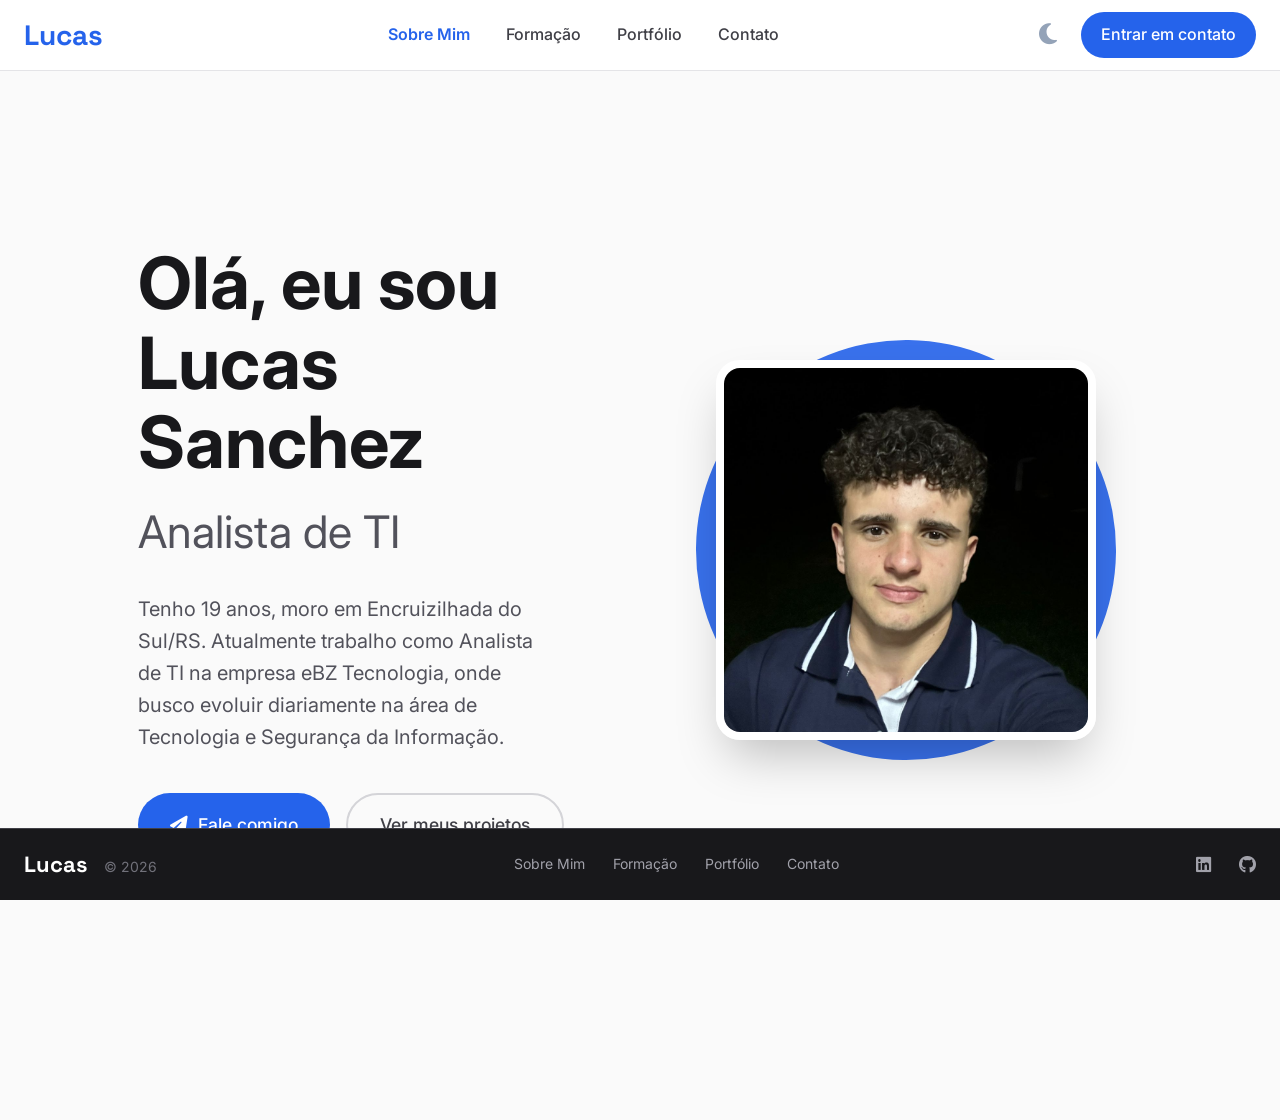
==== index.html @ 41f2819e "initial commit" ====
<!DOCTYPE html>
<html lang="pt">
<head>
    <meta charset="UTF-8">
    <meta name="viewport" content="width=device-width, initial-scale=1.0">
    <title>Lucas Sanchez Vicente | Analista de TI</title>
    <link rel="stylesheet" href="style.css">
    <link rel="stylesheet" href="https://cdnjs.cloudflare.com/ajax/libs/font-awesome/6.6.0/css/all.min.css">
</head>
<body>

    <nav>
        <div class="nav-container">
            <a href="index.html" class="logo">Lucas</a>
            
            <div class="nav-links" id="nav-links">
                <a href="index.html">Sobre Mim</a>
                <a href="formacao.html">Formação</a>
                <a href="portfolio.html">Portfólio</a>
                <a href="contato.html">Contato</a>
            </div>

            <div style="display: flex; align-items: center; gap: 16px;">
                <!-- Botão modo escuro -->
                <button onclick="toggleTema()" 
                        style="background: none; border: none; font-size: 1.5rem; cursor: pointer; padding: 8px; border-radius: 50%; color: #94a3b8;"
                        title="Alternar tema">
                    <i class="fas fa-moon" id="theme-icon"></i>
                </button>

                <a href="contato.html" class="btn-contact">Entrar em contato</a>
            </div>
        </div>
    </nav>

    <main style="padding-top: 100px; padding-bottom: 120px; max-width: 1100px; margin: 0 auto; padding-left: 24px; padding-right: 24px;">
        <section class="hero">
            <div class="hero-text">
                <h1>Olá, eu sou Lucas Sanchez</h1>
                <p class="subtitle">Analista de TI</p>
                <p>Tenho 19 anos, moro em Encruizilhada do Sul/RS. Atualmente trabalho como Analista de TI na empresa eBZ Tecnologia, onde busco evoluir diariamente na área de Tecnologia e Segurança da Informação.</p>

                <div class="hero-buttons">
                    <a href="contato.html" class="btn btn-primary">
                        <i class="fas fa-paper-plane"></i> Fale comigo
                    </a>
                    <a href="portfolio.html" class="btn btn-secondary">Ver meus projetos</a>
                </div>
            </div>

            <div class="hero-image">
                <div class="blob"></div>
                <img src="foto_redimensionada.png" alt="Lucas Sanchez Vicente">
            </div>
        </section>
    </main>

    <!-- RODAPÉ -->
    <footer>
        <div class="footer-content">
            <div>
                <span class="logo" style="color: white; font-size: 22px;">Lucas</span>
                <span style="margin-left: 12px; color: #71717a;">© 2026</span>
            </div>
            
            <div>
                <a href="index.html">Sobre Mim</a>
                <a href="formacao.html">Formação</a>
                <a href="portfolio.html">Portfólio</a>
                <a href="contato.html">Contato</a>
            </div>
            
            <div>
                <a href="https://br.linkedin.com/in/lucas-sanchez-vicente-836632349" target="_blank">
                    <i class="fab fa-linkedin fa-lg"></i>
                </a>
                <a href="https://github.com/sanchezzz03" target="_blank" style="margin-left: 24px;">
                    <i class="fab fa-github fa-lg"></i>
                </a>
            </div>
        </div>
    </footer>

    <script src="script.js"></script>
</body>
</html>
---- style.css ----
/* fonte */
@import url('https://fonts.googleapis.com/css2?family=Inter:wght@400;500;600;700&family=Space+Grotesk:wght@500;600;700&display=swap');

:root {
    --blue: #2563eb;
}

/* GERAL */
* {
    margin: 0;
    padding: 0;
    box-sizing: border-box;
}

body {
    font-family: 'Inter', system-ui, sans-serif;
    line-height: 1.6;
    color: #18181b;
    background: #fafafa;
}

/* NAV */
nav {
    position: fixed;
    top: 0;
    left: 0;
    right: 0;
    background: rgba(255, 255, 255, 0.95);
    backdrop-filter: blur(12px);
    border-bottom: 1px solid #e4e4e7;
    z-index: 1000;
}

.nav-container {
    max-width: 1280px;
    margin: 0 auto;
    padding: 0 24px;
    height: 70px;
    display: flex;
    align-items: center;
    justify-content: space-between;
}

.logo {
    font-family: 'Space Grotesk', sans-serif;
    font-size: 28px;
    font-weight: 700;
    color: var(--blue);
    text-decoration: none;
}

.nav-links a {
    margin-left: 32px;
    text-decoration: none;
    color: #3f3f46;
    font-weight: 500;
    transition: all 0.3s;
}

.nav-links a:hover,
.nav-links a.active {
    color: var(--blue);
    font-weight: 600;
}

.btn-contact {
    padding: 10px 20px;
    background: var(--blue);
    color: white;
    border-radius: 9999px;
    text-decoration: none;
    font-weight: 500;
    transition: all 0.3s;
}

.btn-contact:hover {
    background: #1d4ed8;
    transform: translateY(-2px);
}

/* FOOTER */
footer {
    position: fixed;
    bottom: 0;
    left: 0;
    right: 0;
    background: #18181b;
    color: #a1a1aa;
    padding: 18px 0;
    z-index: 900;
    border-top: 1px solid #3f3f46;
}

.footer-content {
    max-width: 1280px;
    margin: 0 auto;
    padding: 0 24px;
    display: flex;
    justify-content: space-between;
    align-items: center;
    font-size: 14px;
}

.footer-content a {
    color: #a1a1aa;
    text-decoration: none;
    margin-left: 24px;
    transition: color 0.3s;
}

.footer-content a:hover {
    color: white;
}

/* HERO */
.hero {
    min-height: 100vh;
    padding-top: 100px;
    display: grid;
    grid-template-columns: 1fr 1fr;
    align-items: center;
    max-width: 1280px;
    margin: 0 auto;
    padding: 0 24px;
    gap: 60px;
}

.hero-text h1 {
    font-size: 4.5rem;
    line-height: 1.1;
    margin-bottom: 16px;
}

.hero-text .subtitle {
    font-size: 2.8rem;
    color: #52525b;
    margin-bottom: 24px;
}

.hero-text p {
    font-size: 1.25rem;
    color: #52525b;
    max-width: 420px;
    margin-bottom: 40px;
}

.hero-buttons {
    display: flex;
    gap: 16px;
}

.btn {
    padding: 16px 32px;
    border-radius: 9999px;
    font-size: 1.1rem;
    font-weight: 500;
    text-decoration: none;
    display: inline-flex;
    align-items: center;
    gap: 10px;
    transition: all 0.3s;
}

.btn-primary {
    background: var(--blue);
    color: white;
}

.btn-primary:hover {
    background: #1d4ed8;
}

.btn-secondary {
    border: 2px solid #d4d4d8;
    color: #3f3f46;
}

.btn-secondary:hover {
    border-color: #71717a;
}

/* Foto com blob */
.hero-image {
    position: relative;
    display: flex;
    justify-content: center;
}

.hero-image img {
    width: 380px;
    height: 380px;
    object-fit: cover;
    border-radius: 24px;
    border: 8px solid white;
    box-shadow: 0 25px 50px -12px rgb(0 0 0 / 0.25);
}

.blob {
    position: absolute;
    width: 420px;
    height: 420px;
    background: var(--blue);
    border-radius: 50%;
    top: 50%;
    left: 50%;
    transform: translate(-50%, -50%) rotate(12deg);
    z-index: -1;
    opacity: 0.9;
}

/* Espaçamento para rodapé fixo */
main {
    padding-bottom: 140px;
}

/* CARDS (Formação e Portfólio) */
.formacao-card {
    background: white;
    padding: 32px;
    border-radius: 20px;
    box-shadow: 0 10px 15px -3px rgb(0 0 0 / 0.1);
    transition: all 0.3s;
}

/* DARK MODE */
.dark {
    --bg: #0f172a;
    --text: #e2e8f0;
    --accent: #60a5fa;
}

.dark body {
    background: var(--bg);
    color: var(--text);
}

/* Navbar */
.dark nav,
.dark .nav-container {
    background: rgba(15, 23, 42, 0.97);
}

.dark .nav-links a {
    color: #f1f5f9 !important;
}

.dark .nav-links a:hover,
.dark .nav-links a.active {
    color: var(--accent) !important;
}

/* Cards no Dark Mode */
.dark .formacao-card {
    background: transparent !important;
    box-shadow: none !important;
    border: 1px solid #334155;
}

.dark .formacao-card h2,
.dark .formacao-card strong {
    color: white !important;
}

.dark .formacao-card p {
    color: #cbd5e1 !important;
}

/* Hero */
.dark .subtitle {
    color: var(--accent) !important;
}

/* Formulário de Contato */
.dark form,
.dark .form-card {
    background: #1e2937 !important;
    color: white !important;
}

.dark form label {
    color: #e2e8f0 !important;
}

.dark form input,
.dark form textarea {
    background: #334155 !important;
    color: white !important;
    border: 2px solid #475569 !important;
}

.dark form input:focus,
.dark form textarea:focus {
    border-color: #60a5fa !important;
    background: #475569 !important;
}

/* Footer */
.dark footer {
    background: #020617;
}

/* Responsivo */
@media (max-width: 968px) {
    .hero {
        grid-template-columns: 1fr;
        text-align: center;
        padding: 40px 24px;
    }
    .nav-links a {
        margin-left: 16px;
        font-size: 0.95rem;
    }
}
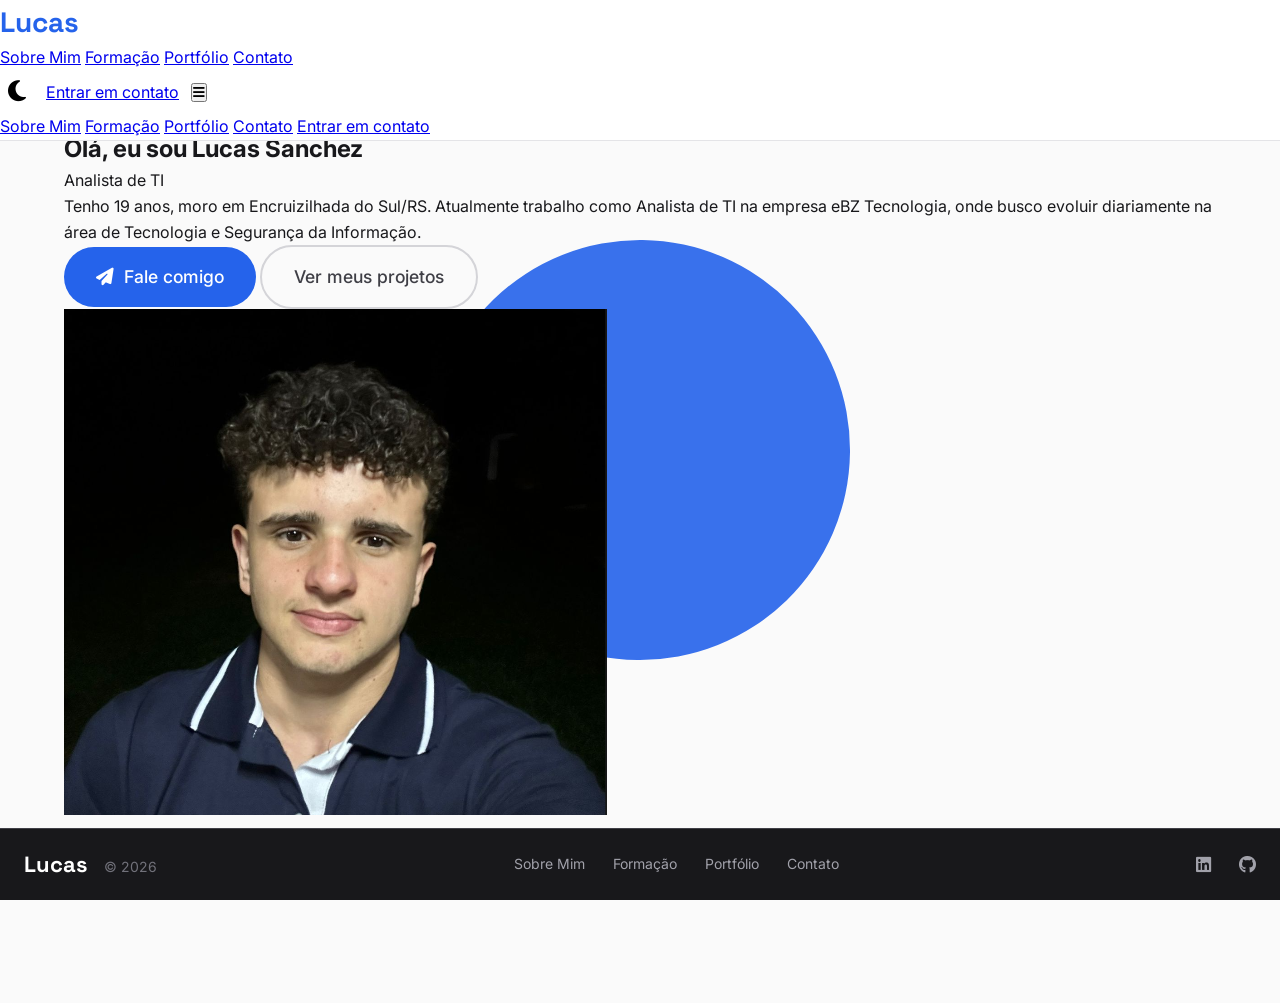
==== commit b7dd63e1: "update mobile" ====
--- a/index.html
+++ b/index.html
@@ -10,37 +10,51 @@
 <body>
 
     <nav>
-        <div class="nav-container">
+        <div class="nav-bar">
             <a href="index.html" class="logo">Lucas</a>
-            
-            <div class="nav-links" id="nav-links">
+
+            <!-- Links desktop -->
+            <div class="nav-menu" id="nav-menu">
                 <a href="index.html">Sobre Mim</a>
                 <a href="formacao.html">Formação</a>
                 <a href="portfolio.html">Portfólio</a>
                 <a href="contato.html">Contato</a>
             </div>
 
-            <div style="display: flex; align-items: center; gap: 16px;">
-                <!-- Botão modo escuro -->
-                <button onclick="toggleTema()" 
-                        style="background: none; border: none; font-size: 1.5rem; cursor: pointer; padding: 8px; border-radius: 50%; color: #94a3b8;"
-                        title="Alternar tema">
+            <div style="display: flex; align-items: center; gap: 12px;">
+                <!-- Botão Dark Mode -->
+                <button onclick="toggleTema()" style="background: none; border: none; font-size: 1.5rem; cursor: pointer; padding: 8px; border-radius: 50%;">
                     <i class="fas fa-moon" id="theme-icon"></i>
                 </button>
 
-                <a href="contato.html" class="btn-contact">Entrar em contato</a>
+                <!-- Botão de Contato (desktop) -->
+                <a href="contato.html" class="contact-btn" id="btn-contact-desktop">Entrar em contato</a>
+
+                <!-- Menu Mobile -->
+                <button id="mobile-menu-toggle" class="mobile-menu-toggle">
+                    <i class="fas fa-bars"></i>
+                </button>
             </div>
+        </div>
+
+        <!-- Menu Mobile -->
+        <div id="mobile-menu" class="mobile-menu">
+            <a href="index.html">Sobre Mim</a>
+            <a href="formacao.html">Formação</a>
+            <a href="portfolio.html">Portfólio</a>
+            <a href="contato.html">Contato</a>
+            <a href="contato.html" class="contact-btn" style="margin-top: 20px; text-align: center;">Entrar em contato</a>
         </div>
     </nav>
 
-    <main style="padding-top: 100px; padding-bottom: 120px; max-width: 1100px; margin: 0 auto; padding-left: 24px; padding-right: 24px;">
-        <section class="hero">
-            <div class="hero-text">
+    <main style="padding-top: 130px; padding-bottom: 180px; max-width: 1200px; margin: 0 auto; padding-left: 24px; padding-right: 24px;">
+        <section class="landing-section">
+            <div class="landing-text">
                 <h1>Olá, eu sou Lucas Sanchez</h1>
                 <p class="subtitle">Analista de TI</p>
                 <p>Tenho 19 anos, moro em Encruizilhada do Sul/RS. Atualmente trabalho como Analista de TI na empresa eBZ Tecnologia, onde busco evoluir diariamente na área de Tecnologia e Segurança da Informação.</p>
 
-                <div class="hero-buttons">
+                <div class="landing-buttons">
                     <a href="contato.html" class="btn btn-primary">
                         <i class="fas fa-paper-plane"></i> Fale comigo
                     </a>
@@ -48,7 +62,7 @@
                 </div>
             </div>
 
-            <div class="hero-image">
+            <div class="landing-image">
                 <div class="blob"></div>
                 <img src="foto_redimensionada.png" alt="Lucas Sanchez Vicente">
             </div>
@@ -62,21 +76,15 @@
                 <span class="logo" style="color: white; font-size: 22px;">Lucas</span>
                 <span style="margin-left: 12px; color: #71717a;">© 2026</span>
             </div>
-            
             <div>
                 <a href="index.html">Sobre Mim</a>
                 <a href="formacao.html">Formação</a>
                 <a href="portfolio.html">Portfólio</a>
                 <a href="contato.html">Contato</a>
             </div>
-            
             <div>
-                <a href="https://br.linkedin.com/in/lucas-sanchez-vicente-836632349" target="_blank">
-                    <i class="fab fa-linkedin fa-lg"></i>
-                </a>
-                <a href="https://github.com/sanchezzz03" target="_blank" style="margin-left: 24px;">
-                    <i class="fab fa-github fa-lg"></i>
-                </a>
+                <a href="https://br.linkedin.com/in/lucas-sanchez-vicente-836632349" target="_blank"><i class="fab fa-linkedin fa-lg"></i></a>
+                <a href="https://github.com/sanchezzz03" target="_blank" style="margin-left: 24px;"><i class="fab fa-github fa-lg"></i></a>
             </div>
         </div>
     </footer>
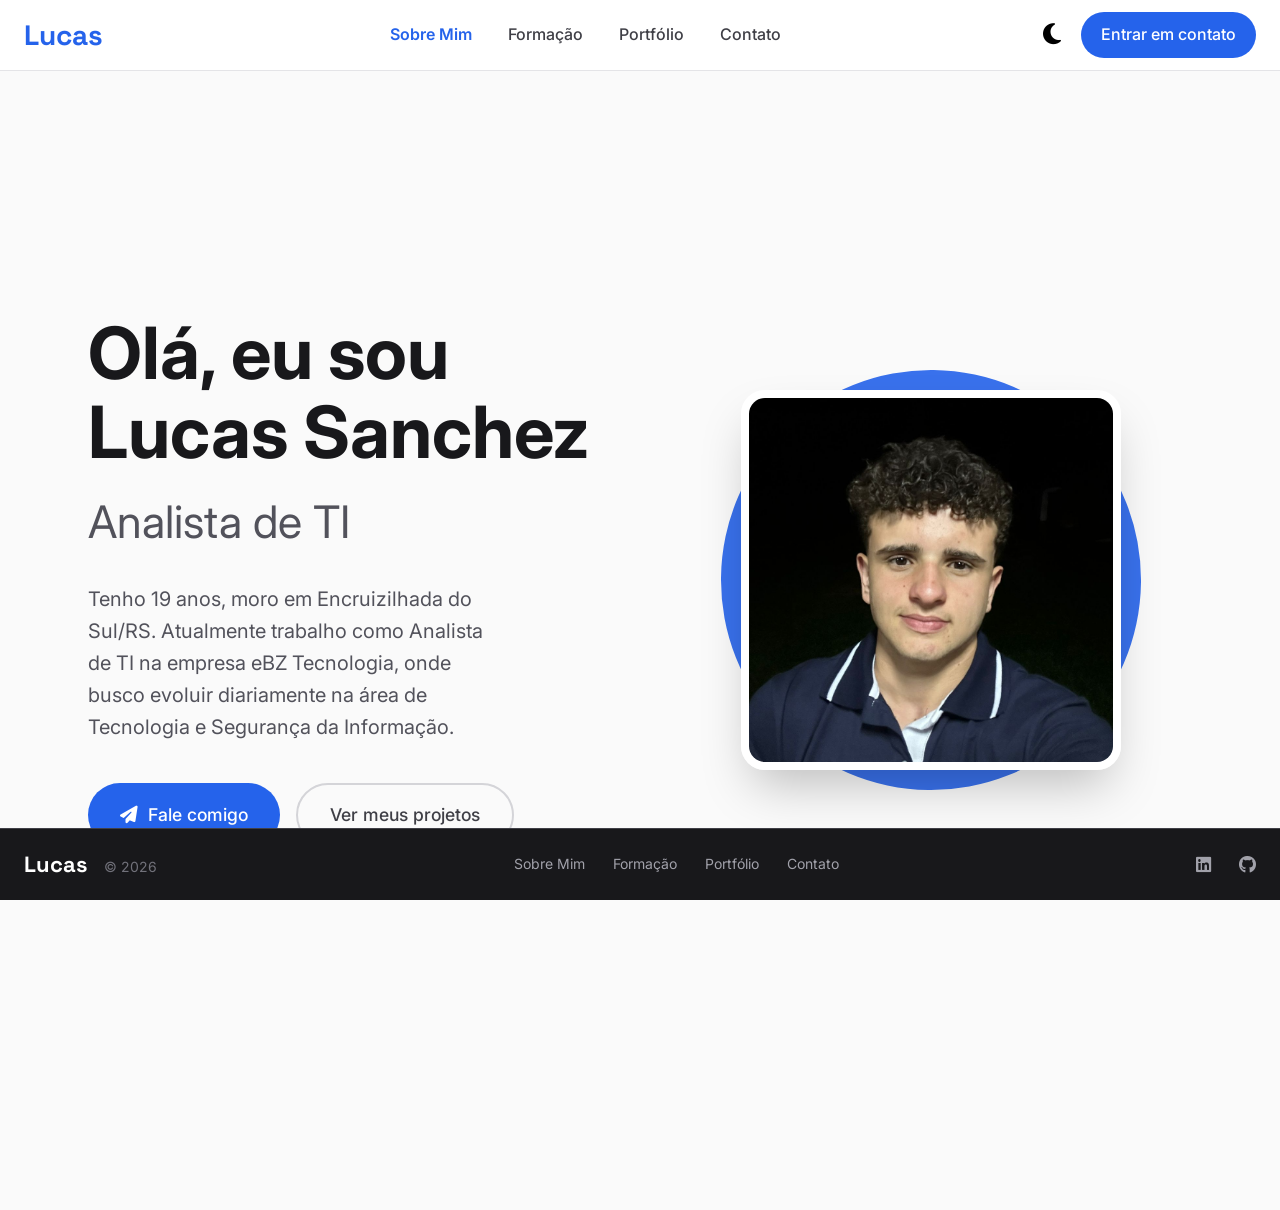
==== commit d9fc873b: "oganização de imagens e arquivos" ====
--- a/index.html
+++ b/index.html
@@ -4,7 +4,7 @@
     <meta charset="UTF-8">
     <meta name="viewport" content="width=device-width, initial-scale=1.0">
     <title>Lucas Sanchez Vicente | Analista de TI</title>
-    <link rel="stylesheet" href="style.css">
+    <link rel="stylesheet" href="./css/style.css">
     <link rel="stylesheet" href="https://cdnjs.cloudflare.com/ajax/libs/font-awesome/6.6.0/css/all.min.css">
 </head>
 <body>
@@ -64,7 +64,7 @@
 
             <div class="landing-image">
                 <div class="blob"></div>
-                <img src="foto_redimensionada.png" alt="Lucas Sanchez Vicente">
+                <img src="./imagens/foto_redimensionada.png" alt="Lucas Sanchez Vicente">
             </div>
         </section>
     </main>
@@ -89,6 +89,6 @@
         </div>
     </footer>
 
-    <script src="script.js"></script>
+    <script src="./js/script.js"></script>
 </body>
 </html>
--- a/css/style.css
+++ b/css/style.css
@@ -0,0 +1,352 @@
+@import url('https://fonts.googleapis.com/css2?family=Inter:wght@400;500;600;700&family=Space+Grotesk:wght@500;600;700&display=swap');
+
+:root {
+    --blue: #2563eb;
+}
+
+/* ====================== ESTILOS GERAIS ====================== */
+* {
+    margin: 0;
+    padding: 0;
+    box-sizing: border-box;
+}
+
+body {
+    font-family: 'Inter', system-ui, sans-serif;
+    line-height: 1.6;
+    color: #18181b;
+    background: #fafafa;
+}
+
+/* ====================== NAV ====================== */
+nav {
+    position: fixed;
+    top: 0;
+    left: 0;
+    right: 0;
+    background: rgba(255, 255, 255, 0.95);
+    backdrop-filter: blur(12px);
+    border-bottom: 1px solid #e4e4e7;
+    z-index: 1000;
+}
+
+.nav-bar {
+    max-width: 1280px;
+    margin: 0 auto;
+    padding: 0 24px;
+    height: 70px;
+    display: flex;
+    align-items: center;
+    justify-content: space-between;
+}
+
+.logo {
+    font-family: 'Space Grotesk', sans-serif;
+    font-size: 28px;
+    font-weight: 700;
+    color: var(--blue);
+    text-decoration: none;
+}
+
+.nav-menu a {
+    margin-left: 32px;
+    text-decoration: none;
+    color: #3f3f46;
+    font-weight: 500;
+    transition: all 0.3s;
+}
+
+.nav-menu a:hover,
+.nav-menu a.active {
+    color: var(--blue);
+    font-weight: 600;
+}
+
+.contact-btn {
+    padding: 10px 20px;
+    background: var(--blue);
+    color: white;
+    border-radius: 9999px;
+    text-decoration: none;
+    font-weight: 500;
+    transition: all 0.3s;
+}
+
+.contact-btn:hover {
+    background: #1d4ed8;
+    transform: translateY(-2px);
+}
+
+/* ====================== FOOTER ====================== */
+footer {
+    position: fixed;
+    bottom: 0;
+    left: 0;
+    right: 0;
+    background: #18181b;
+    color: #a1a1aa;
+    padding: 18px 0;
+    z-index: 900;
+    border-top: 1px solid #3f3f46;
+}
+
+.footer-content {
+    max-width: 1280px;
+    margin: 0 auto;
+    padding: 0 24px;
+    display: flex;
+    justify-content: space-between;
+    align-items: center;
+    font-size: 14px;
+}
+
+.footer-content a {
+    color: #a1a1aa;
+    text-decoration: none;
+    margin-left: 24px;
+    transition: color 0.3s;
+}
+
+.footer-content a:hover {
+    color: white;
+}
+
+/* ====================== LANDING (ANTIGO HERO) ====================== */
+.landing-section {
+    min-height: 100vh;
+    padding-top: 100px;
+    display: grid;
+    grid-template-columns: 1fr 1fr;
+    align-items: center;
+    max-width: 1280px;
+    margin: 0 auto;
+    padding: 0 24px;
+    gap: 60px;
+}
+
+.landing-text h1 {
+    font-size: 4.5rem;
+    line-height: 1.1;
+    margin-bottom: 16px;
+}
+
+.landing-text .subtitle {
+    font-size: 2.8rem;
+    color: #52525b;
+    margin-bottom: 24px;
+}
+
+.landing-text p {
+    font-size: 1.25rem;
+    color: #52525b;
+    max-width: 420px;
+    margin-bottom: 40px;
+}
+
+.landing-buttons {
+    display: flex;
+    gap: 16px;
+}
+
+.btn {
+    padding: 16px 32px;
+    border-radius: 9999px;
+    font-size: 1.1rem;
+    font-weight: 500;
+    text-decoration: none;
+    display: inline-flex;
+    align-items: center;
+    gap: 10px;
+    transition: all 0.3s;
+}
+
+.btn-primary {
+    background: var(--blue);
+    color: white;
+}
+
+.btn-primary:hover {
+    background: #1d4ed8;
+}
+
+.btn-secondary {
+    border: 2px solid #d4d4d8;
+    color: #3f3f46;
+}
+
+.btn-secondary:hover {
+    border-color: #71717a;
+}
+
+/* Foto com blob */
+.landing-image {
+    position: relative;
+    display: flex;
+    justify-content: center;
+}
+
+.landing-image img {
+    width: 380px;
+    height: 380px;
+    object-fit: cover;
+    border-radius: 24px;
+    border: 8px solid white;
+    box-shadow: 0 25px 50px -12px rgb(0 0 0 / 0.25);
+}
+
+.blob {
+    position: absolute;
+    width: 420px;
+    height: 420px;
+    background: var(--blue);
+    border-radius: 50%;
+    top: 50%;
+    left: 50%;
+    transform: translate(-50%, -50%) rotate(12deg);
+    z-index: -1;
+    opacity: 0.9;
+}
+
+/* Espaçamento para rodapé fixo */
+main {
+    padding-bottom: 140px;
+}
+
+/* ====================== CARDS ====================== */
+.content-card {
+    background: white;
+    padding: 32px;
+    border-radius: 20px;
+    box-shadow: 0 10px 15px -3px rgb(0 0 0 / 0.1);
+    transition: all 0.3s;
+}
+
+/* ====================== DARK MODE ====================== */
+.dark {
+    --bg: #0f172a;
+    --text: #e2e8f0;
+    --accent: #60a5fa;
+}
+
+.dark body {
+    background: var(--bg);
+    color: var(--text);
+}
+
+.dark nav,
+.dark .nav-bar {
+    background: rgba(15, 23, 42, 0.97);
+}
+
+.dark .nav-menu a {
+    color: #f1f5f9 !important;
+}
+
+.dark .nav-menu a:hover,
+.dark .nav-menu a.active {
+    color: var(--accent) !important;
+}
+
+.dark .content-card {
+    background: transparent !important;
+    box-shadow: none !important;
+    border: 1px solid #334155;
+}
+
+.dark .content-card h2,
+.dark .content-card strong {
+    color: white !important;
+}
+
+.dark .content-card p {
+    color: #cbd5e1 !important;
+}
+
+.dark .subtitle {
+    color: var(--accent) !important;
+}
+
+/* Formulário de Contato */
+.dark form,
+.dark .contact-form {
+    background: #1e2937 !important;
+    color: white !important;
+}
+
+.dark form label {
+    color: #e2e8f0 !important;
+}
+
+.dark form input,
+.dark form textarea {
+    background: #334155 !important;
+    color: white !important;
+    border: 2px solid #475569 !important;
+}
+
+.dark form input:focus,
+.dark form textarea:focus {
+    border-color: #60a5fa !important;
+    background: #475569 !important;
+}
+
+.dark footer {
+    background: #020617;
+}
+
+/* ====================== MENU MOBILE ====================== */
+.mobile-menu-toggle {
+    display: none;
+    background: none;
+    border: none;
+    font-size: 1.8rem;
+    cursor: pointer;
+    color: #3f3f46;
+}
+
+.mobile-menu {
+    display: none;
+    flex-direction: column;
+    background: white;
+    padding: 20px;
+    border-top: 1px solid #e4e4e7;
+    position: absolute;
+    top: 70px;
+    left: 0;
+    right: 0;
+    box-shadow: 0 4px 6px rgba(0,0,0,0.1);
+}
+
+.mobile-menu a {
+    padding: 12px 0;
+    text-decoration: none;
+    color: #3f3f46;
+    font-weight: 500;
+    border-bottom: 1px solid #f1f1f1;
+}
+
+.mobile-menu a:last-child {
+    border-bottom: none;
+}
+
+.mobile-menu.active {
+    display: flex;
+}
+
+/* Responsivo */
+@media (max-width: 968px) {
+    .landing-section {
+        grid-template-columns: 1fr;
+        text-align: center;
+        padding: 40px 24px;
+    }
+    .nav-menu {
+        display: none;
+    }
+    .mobile-menu-toggle {
+        display: block;
+    }
+    .contact-btn {
+        display: none;
+    }
+}
